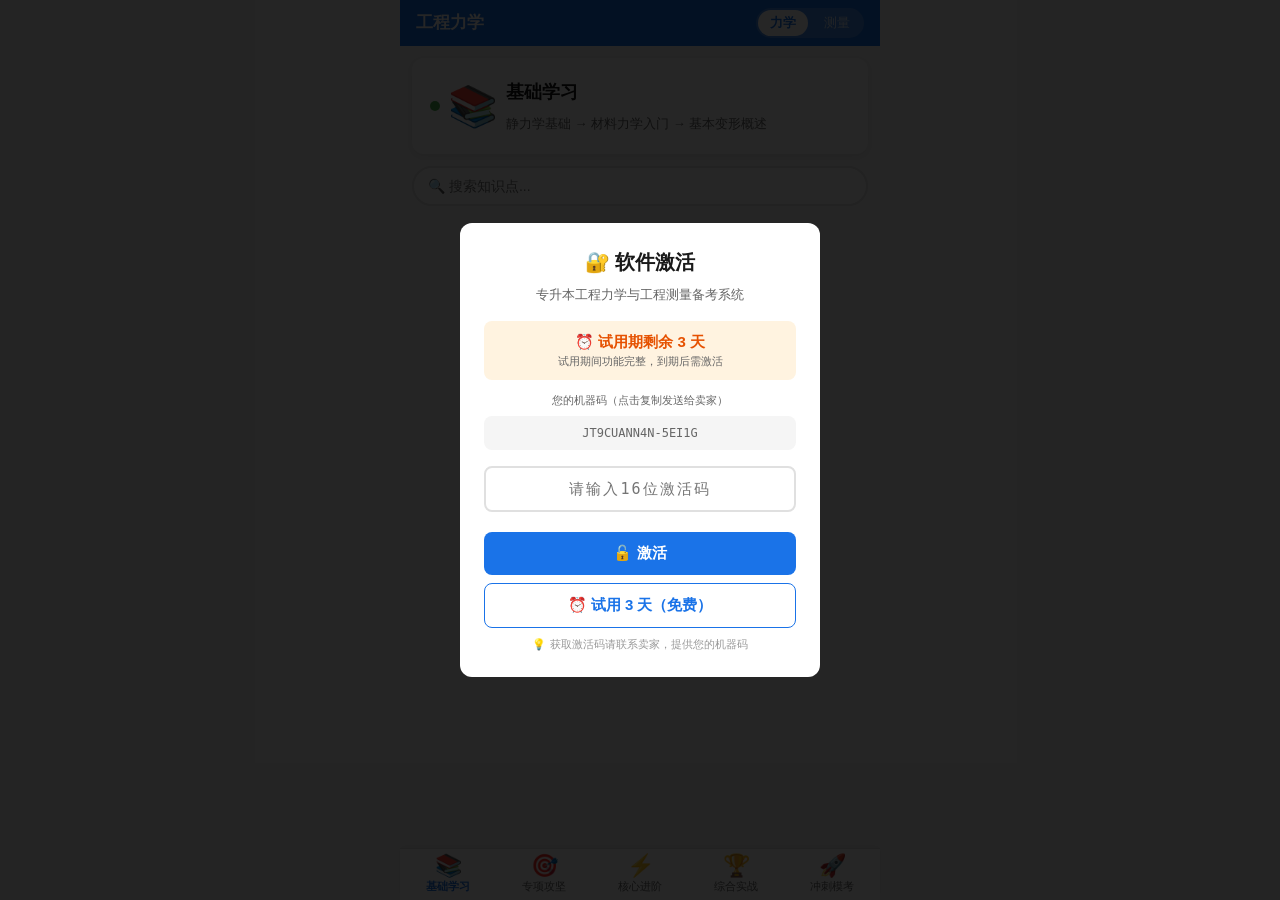
==== www/index.html @ e45606a0 "feat: 专升本工程力学与工程测量备考APP v1.0 - 5阶段学习体系（基础→专项→进阶→实战→模考） - 工程力学26个知识点+34道题 - 工程测量18个知识点+21道题 - 设备绑定激活码" ====
<!DOCTYPE html>
<html lang="zh-CN">
<head>
  <meta charset="UTF-8">
  <meta name="viewport" content="width=device-width,initial-scale=1.0,maximum-scale=1.0,user-scalable=no,viewport-fit=cover,shrink-to-fit=no">
  <meta name="apple-mobile-web-app-capable" content="yes">
  <meta name="apple-mobile-web-app-status-bar-style" content="default">
  <meta name="apple-mobile-web-app-title" content="专升本备考">
  <meta name="format-detection" content="telephone=no">
  <meta http-equiv="X-UA-Compatible" content="IE=edge">
  <title>专升本工程力学与工程测量</title>
  <link rel="stylesheet" href="css/style.css">
</head>
<body>
  <div id="app">
    <!-- Header -->
    <div class="header">
      <span class="header-title" id="header-title">工程力学</span>
      <div class="header-subject">
        <button id="btn-mechanics" class="active">力学</button>
        <button id="btn-surveying">测量</button>
      </div>
    </div>

    <!-- Main Content -->
    <div class="main-content" id="main-content">
      <div class="empty-state">
        <div class="icon">📚</div>
        <div>加载中...</div>
      </div>
    </div>

    <!-- Bottom Navigation -->
    <div class="bottom-nav">
      <button class="nav-item active" data-stage="1">
        <span class="nav-icon">📚</span>
        <span>基础学习</span>
      </button>
      <button class="nav-item" data-stage="2">
        <span class="nav-icon">🎯</span>
        <span>专项攻坚</span>
      </button>
      <button class="nav-item" data-stage="3">
        <span class="nav-icon">⚡</span>
        <span>核心进阶</span>
      </button>
      <button class="nav-item" data-stage="4">
        <span class="nav-icon">🏆</span>
        <span>综合实战</span>
      </button>
      <button class="nav-item" data-stage="5">
        <span class="nav-icon">🚀</span>
        <span>冲刺模考</span>
      </button>
    </div>
  </div>

  <!-- Scripts - 离线可运行，无外部CDN依赖 -->
  <script src="js/license.js"></script>
  <script src="data/mechanics.js"></script>
  <script src="data/surveying.js"></script>
  <script src="js/app.js"></script>
</body>
</html>
---- www/css/style.css ----
/* === 专升本工程力学与工程测量 - 移动端样式 === */
:root {
  --primary: #1a73e8;
  --primary-dark: #1557b0;
  --accent: #ff6d00;
  --bg: #f5f5f5;
  --card: #ffffff;
  --text: #1a1a1a;
  --text-secondary: #666;
  --border: #e0e0e0;
  --success: #0d904f;
  --danger: #d50000;
  --warning: #f9a825;
  --stage1: #4caf50;
  --stage2: #2196f3;
  --stage3: #ff9800;
  --stage4: #9c27b0;
  --stage5: #f44336;
  --nav-height: 60px;
  --header-height: 48px;
  --safe-bottom: env(safe-area-inset-bottom, 0px);
  --safe-top: env(safe-area-inset-top, 0px);
  --radius: 12px;
  --radius-sm: 8px;
  --shadow: 0 2px 8px rgba(0,0,0,0.08);
  --shadow-lg: 0 4px 16px rgba(0,0,0,0.12);
}

* { margin: 0; padding: 0; box-sizing: border-box; }
html, body {
  font-family: -apple-system, BlinkMacSystemFont, 'Segoe UI', 'PingFang SC', 'Microsoft YaHei', sans-serif;
  font-size: 15px;
  line-height: 1.5;
  color: var(--text);
  background: var(--bg);
  height: 100%;
  width: 100%;
  overflow: hidden;
  -webkit-tap-highlight-color: transparent;
  -webkit-user-select: none;
  user-select: none;
  -webkit-touch-callout: none;
}

#app {
  height: 100%;
  display: flex;
  flex-direction: column;
  max-width: 480px;
  margin: 0 auto;
  position: relative;
  overflow: hidden;
}

/* === Header === */
.header {
  background: var(--primary);
  color: #fff;
  padding: 8px 16px;
  padding-top: calc(8px + var(--safe-top));
  display: flex;
  align-items: center;
  justify-content: space-between;
  z-index: 100;
  flex-shrink: 0;
}
.header-title {
  font-size: 17px;
  font-weight: 600;
  white-space: nowrap;
  overflow: hidden;
  text-overflow: ellipsis;
}
.header-subject {
  display: flex;
  gap: 4px;
  background: rgba(255,255,255,0.2);
  border-radius: 20px;
  padding: 2px;
  flex-shrink: 0;
}
.header-subject button {
  border: none;
  background: transparent;
  color: rgba(255,255,255,0.8);
  padding: 4px 12px;
  border-radius: 18px;
  font-size: 13px;
  cursor: pointer;
  white-space: nowrap;
  font-weight: 500;
}
.header-subject button.active {
  background: #fff;
  color: var(--primary);
  font-weight: 600;
}

/* === Main Content === */
.main-content {
  flex: 1;
  overflow-y: auto;
  overflow-x: hidden;
  -webkit-overflow-scrolling: touch;
  padding: 12px 12px 80px;
  scroll-behavior: smooth;
}
.main-content::-webkit-scrollbar { display: none; }

/* === Bottom Nav === */
.bottom-nav {
  position: fixed;
  bottom: 0;
  left: 50%;
  transform: translateX(-50%);
  width: 100%;
  max-width: 480px;
  background: #fff;
  border-top: 1px solid var(--border);
  display: flex;
  z-index: 100;
  padding-bottom: var(--safe-bottom);
  box-shadow: 0 -2px 8px rgba(0,0,0,0.06);
}
.nav-item {
  flex: 1;
  display: flex;
  flex-direction: column;
  align-items: center;
  justify-content: center;
  padding: 6px 4px;
  cursor: pointer;
  border: none;
  background: transparent;
  color: var(--text-secondary);
  font-size: 11px;
  gap: 2px;
  transition: color 0.2s;
  min-width: 0;
}
.nav-item .nav-icon { font-size: 22px; line-height: 1; }
.nav-item.active { color: var(--primary); font-weight: 600; }

/* === Cards === */
.card {
  background: var(--card);
  border-radius: var(--radius);
  padding: 16px;
  margin-bottom: 12px;
  box-shadow: var(--shadow);
}
.card-header {
  display: flex;
  align-items: center;
  gap: 8px;
  margin-bottom: 10px;
}
.card-title {
  font-size: 16px;
  font-weight: 600;
  flex: 1;
}
.card-badge {
  font-size: 11px;
  padding: 3px 8px;
  border-radius: 10px;
  font-weight: 500;
}
.badge-easy { background: #e8f5e9; color: #2e7d32; }
.badge-mid { background: #fff3e0; color: #e65100; }
.badge-hard { background: #fce4ec; color: #c62828; }
.badge-hot { background: #fce4ec; color: #d50000; }

/* === Stage Colors === */
.stage-card {
  border-left: 4px solid transparent;
  cursor: pointer;
  transition: transform 0.15s, box-shadow 0.15s;
}
.stage-card:active { transform: scale(0.98); box-shadow: var(--shadow-lg); }
.stage-1 { border-left-color: var(--stage1); }
.stage-2 { border-left-color: var(--stage2); }
.stage-3 { border-left-color: var(--stage3); }
.stage-4 { border-left-color: var(--stage4); }
.stage-5 { border-left-color: var(--stage5); }
.stage-dot {
  width: 10px; height: 10px; border-radius: 50%; flex-shrink: 0;
}
.stage-dot-1 { background: var(--stage1); }
.stage-dot-2 { background: var(--stage2); }
.stage-dot-3 { background: var(--stage3); }
.stage-dot-4 { background: var(--stage4); }
.stage-dot-5 { background: var(--stage5); }

/* === Knowledge Point === */
.kp-card { cursor: pointer; }
.kp-card .kp-title { font-weight: 600; margin-bottom: 6px; }
.kp-card .kp-formula {
  background: #f8f9fa;
  padding: 8px 12px;
  border-radius: var(--radius-sm);
  font-family: 'KaTeX_Main', 'Times New Roman', serif;
  font-size: 14px;
  overflow-x: auto;
  margin: 6px 0;
  white-space: nowrap;
  color: #d32f2f;
}
.kp-detail {
  display: none;
  margin-top: 10px;
  padding-top: 10px;
  border-top: 1px solid var(--border);
  font-size: 14px;
  color: var(--text-secondary);
  line-height: 1.8;
}
.kp-detail.show { display: block; }

/* === Quiz === */
.quiz-card .quiz-question {
  font-weight: 500;
  margin-bottom: 12px;
  line-height: 1.7;
}
.quiz-options { display: flex; flex-direction: column; gap: 8px; }
.quiz-option {
  padding: 12px 14px;
  border: 2px solid var(--border);
  border-radius: var(--radius-sm);
  cursor: pointer;
  transition: all 0.15s;
  font-size: 14px;
}
.quiz-option:active { transform: scale(0.98); }
.quiz-option.selected { border-color: var(--primary); background: #e3f2fd; }
.quiz-option.correct { border-color: var(--success); background: #e8f5e9; }
.quiz-option.wrong { border-color: var(--danger); background: #fce4ec; }
.quiz-option.reveal-correct { border-color: var(--success); background: #e8f5e9; }
.quiz-result {
  margin-top: 10px;
  padding: 10px;
  border-radius: var(--radius-sm);
  font-weight: 600;
  display: none;
}
.quiz-result.show { display: block; }
.quiz-result.correct { background: #e8f5e9; color: #2e7d32; }
.quiz-result.wrong { background: #fce4ec; color: #c62828; }
.quiz-btn {
  width: 100%;
  padding: 12px;
  margin-top: 8px;
  border: none;
  border-radius: var(--radius-sm);
  font-size: 15px;
  font-weight: 600;
  cursor: pointer;
  color: #fff;
  background: var(--primary);
  transition: opacity 0.15s;
}
.quiz-btn:active { opacity: 0.8; }
.quiz-btn:disabled { background: #ccc; cursor: not-allowed; }
.quiz-btn.secondary { background: #fff; color: var(--primary); border: 1px solid var(--primary); }

/* === Progress Bar === */
.progress-bar {
  height: 6px;
  background: #e0e0e0;
  border-radius: 3px;
  margin: 8px 0;
  overflow: hidden;
}
.progress-fill {
  height: 100%;
  border-radius: 3px;
  transition: width 0.3s;
  background: var(--primary);
}

/* === Score Summary === */
.score-grid {
  display: grid;
  grid-template-columns: 1fr 1fr;
  gap: 10px;
  margin: 12px 0;
}
.score-item {
  text-align: center;
  padding: 12px;
  background: #f8f9fa;
  border-radius: var(--radius-sm);
}
.score-item .val { font-size: 24px; font-weight: 700; }
.score-item .lbl { font-size: 12px; color: var(--text-secondary); }

/* === License Overlay === */
.license-overlay {
  position: fixed;
  top: 0; left: 0; right: 0; bottom: 0;
  background: rgba(0,0,0,0.85);
  z-index: 9999;
  display: flex;
  align-items: center;
  justify-content: center;
  padding: 20px;
}
.license-box {
  background: #fff;
  border-radius: var(--radius);
  padding: 24px;
  width: 100%;
  max-width: 360px;
  text-align: center;
}
.license-box h2 { margin-bottom: 8px; font-size: 20px; }
.license-box .subtitle { color: var(--text-secondary); font-size: 13px; margin-bottom: 16px; }
.license-box input {
  width: 100%;
  padding: 12px;
  border: 2px solid var(--border);
  border-radius: var(--radius-sm);
  font-size: 15px;
  text-align: center;
  margin: 8px 0;
  letter-spacing: 2px;
  font-family: monospace;
}
.license-box input:focus { border-color: var(--primary); outline: none; }
.license-box .machine-code {
  font-family: monospace;
  font-size: 12px;
  background: #f5f5f5;
  padding: 8px;
  border-radius: var(--radius-sm);
  word-break: break-all;
  color: var(--text-secondary);
  margin: 8px 0;
  user-select: all;
  -webkit-user-select: all;
}
.license-box .error { color: var(--danger); font-size: 13px; margin-top: 8px; }
.license-box .success { color: var(--success); font-size: 13px; margin-top: 8px; }
.license-box .hint { font-size: 11px; color: #999; margin-top: 8px; }

/* === Search === */
.search-bar {
  display: flex;
  gap: 8px;
  margin-bottom: 12px;
}
.search-bar input {
  flex: 1;
  padding: 10px 14px;
  border: 2px solid var(--border);
  border-radius: 20px;
  font-size: 14px;
  background: #fff;
}
.search-bar input:focus { border-color: var(--primary); outline: none; }

/* === Empty State === */
.empty-state {
  text-align: center;
  padding: 40px 20px;
  color: var(--text-secondary);
}
.empty-state .icon { font-size: 48px; margin-bottom: 12px; }

/* === Dialogs === */
.dialog-overlay {
  position: fixed;
  top: 0; left: 0; right: 0; bottom: 0;
  background: rgba(0,0,0,0.5);
  z-index: 200;
  display: flex;
  align-items: center;
  justify-content: center;
  padding: 20px;
}
.dialog-box {
  background: #fff;
  border-radius: var(--radius);
  padding: 20px;
  width: 100%;
  max-width: 360px;
  max-height: 80vh;
  overflow-y: auto;
}
.dialog-title { font-size: 17px; font-weight: 600; margin-bottom: 12px; }
.dialog-close {
  float: right;
  background: none;
  border: none;
  font-size: 22px;
  cursor: pointer;
  color: var(--text-secondary);
  line-height: 1;
}

/* === Timer === */
.timer {
  font-family: monospace;
  font-size: 18px;
  font-weight: 700;
  color: var(--accent);
}
.timer.warning { color: var(--danger); animation: pulse 1s infinite; }
@keyframes pulse {
  0%, 100% { opacity: 1; }
  50% { opacity: 0.5; }
}

/* === Misc === */
.chapter-tag {
  display: inline-block;
  font-size: 11px;
  padding: 2px 8px;
  border-radius: 4px;
  background: #e3f2fd;
  color: var(--primary);
  margin-right: 4px;
  margin-bottom: 4px;
}
.divider {
  height: 1px;
  background: var(--border);
  margin: 16px 0;
}
.text-center { text-align: center; }
.text-right { text-align: right; }
.flex-row { display: flex; align-items: center; gap: 8px; }
.flex-between { display: flex; justify-content: space-between; align-items: center; }
.mt-8 { margin-top: 8px; }
.mt-12 { margin-top: 12px; }
.mb-8 { margin-bottom: 8px; }
.fw-600 { font-weight: 600; }
.text-sm { font-size: 13px; }
.text-xs { font-size: 11px; }
.color-secondary { color: var(--text-secondary); }

/* === Toast === */
.toast {
  position: fixed;
  top: 80px;
  left: 50%;
  transform: translateX(-50%);
  background: rgba(0,0,0,0.8);
  color: #fff;
  padding: 10px 20px;
  border-radius: 20px;
  font-size: 14px;
  z-index: 300;
  animation: fadeInOut 2s forwards;
  pointer-events: none;
}
@keyframes fadeInOut {
  0% { opacity: 0; transform: translateX(-50%) translateY(-10px); }
  15% { opacity: 1; transform: translateX(-50%) translateY(0); }
  70% { opacity: 1; }
  100% { opacity: 0; }
}

/* === Responsive === */
@media (max-width: 360px) {
  .card { padding: 12px; }
  .quiz-option { padding: 10px 12px; font-size: 13px; }
  .header-title { font-size: 15px; }
}
@media (min-width: 420px) {
  .card { padding: 18px; }
  .quiz-option { padding: 14px 16px; }
}

/* KaTeX-style math rendering */
.math { font-family: 'KaTeX_Main', 'Times New Roman', serif; font-style: italic; }
.math-block { display: block; text-align: center; margin: 8px 0; }
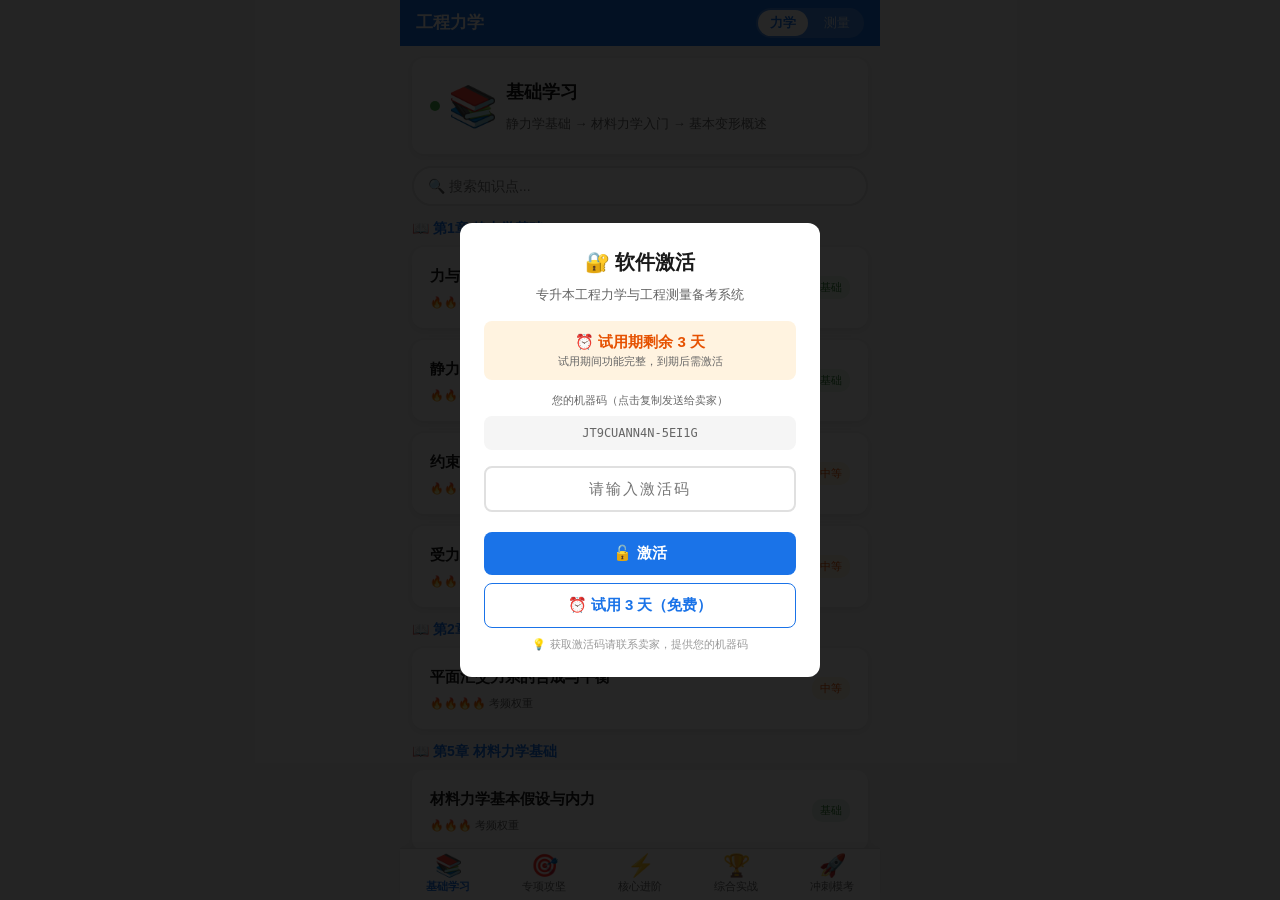
==== commit 7d76f6e8: "fix: 系统性修复APK两大核心故障 — 激活码校验 + 页面交互失效 根因分析 (5项): 1. [致命] app.js使用ES2020可选链(?.)运算符,旧版Android WebView不支" ====
--- a/www/index.html
+++ b/www/index.html
@@ -55,6 +55,8 @@
     </div>
   </div>
 
+  <!-- Cordova runtime -->
+  <script src="cordova.js"></script>
   <!-- Scripts - 离线可运行，无外部CDN依赖 -->
   <script src="js/license.js"></script>
   <script src="data/mechanics.js"></script>
--- a/www/css/style.css
+++ b/www/css/style.css
@@ -233,6 +233,11 @@
   font-size: 14px;
 }
 .quiz-option:active { transform: scale(0.98); }
+input.quiz-option {
+  cursor: text;
+  -webkit-user-select: text;
+  user-select: text;
+}
 .quiz-option.selected { border-color: var(--primary); background: #e3f2fd; }
 .quiz-option.correct { border-color: var(--success); background: #e8f5e9; }
 .quiz-option.wrong { border-color: var(--danger); background: #fce4ec; }
